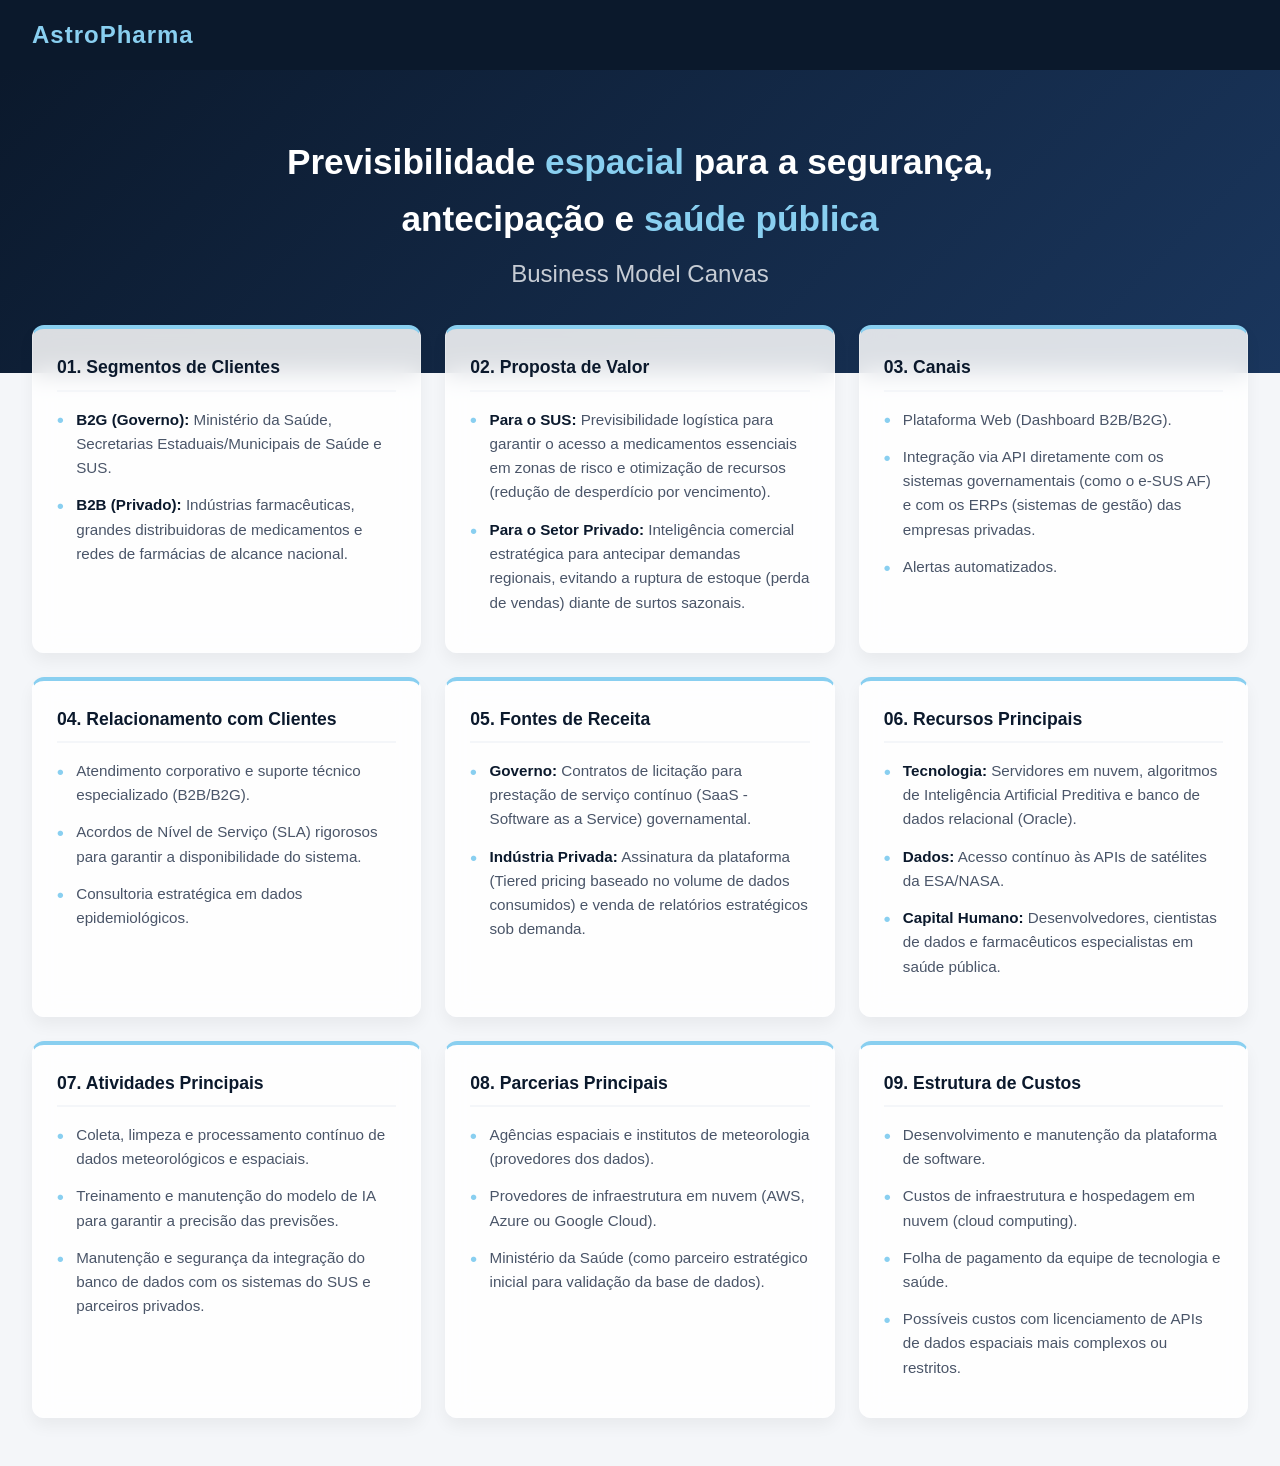
==== index.html @ 8a8a5ec6 "projeto finalizado" ====
<!DOCTYPE html>
<html lang="pt-BR">
<head>
    <meta charset="UTF-8">
    <meta name="viewport" content="width=device-width, initial-scale=1.0">
    <title>AstroPharma - Business Model Canvas</title>
    <link rel="stylesheet" href="css/style.css">
</head>
<body>
    <nav class="navbar">
        <div class="logo">
            <span class="brand">AstroPharma</span>
        </div>
    </nav>

    <header class="hero">
        <h1>Previsibilidade <span class="text-highlight">espacial</span> para a segurança,<br>
        antecipação e <span class="text-highlight">saúde pública</span></h1>
        <h2>Business Model Canvas</h2>
    </header>

    <main class="canvas-container">
        
        <section class="glass-card segmentos" onclick="highlightBox(this)">
            <h3>01. Segmentos de Clientes</h3>
            <ul>
                <li><strong>B2G (Governo):</strong> Ministério da Saúde, Secretarias Estaduais/Municipais de Saúde e SUS.</li>
                <li><strong>B2B (Privado):</strong> Indústrias farmacêuticas, grandes distribuidoras de medicamentos e redes de farmácias de alcance nacional.</li>
            </ul>
        </section>

        <section class="glass-card proposta" onclick="highlightBox(this)">
            <h3>02. Proposta de Valor</h3>
            <ul>
                <li><strong>Para o SUS:</strong> Previsibilidade logística para garantir o acesso a medicamentos essenciais em zonas de risco e otimização de recursos (redução de desperdício por vencimento).</li>
                <li><strong>Para o Setor Privado:</strong> Inteligência comercial estratégica para antecipar demandas regionais, evitando a ruptura de estoque (perda de vendas) diante de surtos sazonais.</li>
            </ul>
        </section>

        <section class="glass-card canais" onclick="highlightBox(this)">
            <h3>03. Canais</h3>
            <ul>
                <li>Plataforma Web (Dashboard B2B/B2G).</li>
                <li>Integração via API diretamente com os sistemas governamentais (como o e-SUS AF) e com os ERPs (sistemas de gestão) das empresas privadas.</li>
                <li>Alertas automatizados.</li>
            </ul>
        </section>

        <section class="glass-card relacionamento" onclick="highlightBox(this)">
            <h3>04. Relacionamento com Clientes</h3>
            <ul>
                <li>Atendimento corporativo e suporte técnico especializado (B2B/B2G).</li>
                <li>Acordos de Nível de Serviço (SLA) rigorosos para garantir a disponibilidade do sistema.</li>
                <li>Consultoria estratégica em dados epidemiológicos.</li>
            </ul>
        </section>

        <section class="glass-card receitas" onclick="highlightBox(this)">
            <h3>05. Fontes de Receita</h3>
            <ul>
                <li><strong>Governo:</strong> Contratos de licitação para prestação de serviço contínuo (SaaS - Software as a Service) governamental.</li>
                <li><strong>Indústria Privada:</strong> Assinatura da plataforma (Tiered pricing baseado no volume de dados consumidos) e venda de relatórios estratégicos sob demanda.</li>
            </ul>
        </section>

        <section class="glass-card recursos" onclick="highlightBox(this)">
            <h3>06. Recursos Principais</h3>
            <ul>
                <li><strong>Tecnologia:</strong> Servidores em nuvem, algoritmos de Inteligência Artificial Preditiva e banco de dados relacional (Oracle).</li>
                <li><strong>Dados:</strong> Acesso contínuo às APIs de satélites da ESA/NASA.</li>
                <li><strong>Capital Humano:</strong> Desenvolvedores, cientistas de dados e farmacêuticos especialistas em saúde pública.</li>
            </ul>
        </section>

        <section class="glass-card atividades" onclick="highlightBox(this)">
            <h3>07. Atividades Principais</h3>
            <ul>
                <li>Coleta, limpeza e processamento contínuo de dados meteorológicos e espaciais.</li>
                <li>Treinamento e manutenção do modelo de IA para garantir a precisão das previsões.</li>
                <li>Manutenção e segurança da integração do banco de dados com os sistemas do SUS e parceiros privados.</li>
            </ul>
        </section>

        <section class="glass-card parcerias" onclick="highlightBox(this)">
            <h3>08. Parcerias Principais</h3>
            <ul>
                <li>Agências espaciais e institutos de meteorologia (provedores dos dados).</li>
                <li>Provedores de infraestrutura em nuvem (AWS, Azure ou Google Cloud).</li>
                <li>Ministério da Saúde (como parceiro estratégico inicial para validação da base de dados).</li>
            </ul>
        </section>

        <section class="glass-card custos" onclick="highlightBox(this)">
            <h3>09. Estrutura de Custos</h3>
            <ul>
                <li>Desenvolvimento e manutenção da plataforma de software.</li>
                <li>Custos de infraestrutura e hospedagem em nuvem (cloud computing).</li>
                <li>Folha de pagamento da equipe de tecnologia e saúde.</li>
                <li>Possíveis custos com licenciamento de APIs de dados espaciais mais complexos ou restritos.</li>
            </ul>
        </section>

    </main>

    <script src="js/script.js"></script>
</body>
</html>
---- css/style.css ----
:root {
    --azul-escuro: #0B192C;   
    --azul-bebe: #89CFF0;     
    --azul-bebe-hover: #5AB2DF;
    --cinza-fundo: #F4F6F9;  
    --cinza-texto: #4A5568;   
    --branco: #FFFFFF;
}


* {
    box-sizing: border-box;
    margin: 0;
    padding: 0;
}

body {
    font-family: 'Segoe UI', Roboto, Helvetica, Arial, sans-serif;
    background-color: var(--cinza-fundo);
    color: var(--azul-escuro);
    line-height: 1.6;
    overflow-x: hidden;
}


.navbar {
    background-color: var(--azul-escuro);
    padding: 1rem 2rem;
    box-shadow: 0 4px 10px rgba(0, 0, 0, 0.1);
}

.brand {
    font-size: 1.5rem;
    font-weight: bold;
    color: var(--azul-bebe);
    letter-spacing: 1px;
}

.hero {
    background: linear-gradient(135deg, var(--azul-escuro) 0%, #1A365D 100%);
    color: var(--branco);
    text-align: center;
    padding: 4rem 2rem 5rem; 
}

.hero h1 {
    font-size: 2.2rem;
    margin-bottom: 0.5rem;
}

.hero h2 {
    font-weight: 400;
    color: var(--cinza-fundo);
    opacity: 0.8;
}

.text-highlight {
    color: var(--azul-bebe);
    font-weight: 700;
}


.canvas-container {
    display: grid;

    grid-template-columns: repeat(auto-fit, minmax(320px, 1fr));
    gap: 1.5rem;
    padding: 0 2rem;
    max-width: 1400px;
    margin: -3rem auto 3rem auto; 
    position: relative;
    z-index: 2;
}

.glass-card {
    background: rgba(255, 255, 255, 0.85);
    backdrop-filter: blur(12px);
    border: 1px solid rgba(255, 255, 255, 0.3);
    border-radius: 12px;
    padding: 1.5rem;
    box-shadow: 0 8px 16px rgba(0, 0, 0, 0.05);
    border-top: 4px solid var(--azul-bebe);
    cursor: pointer;
    

    opacity: 0;
    transform: translateY(20px);
    transition: all 0.3s ease;
}

.glass-card:hover {
    transform: translateY(-5px);
    box-shadow: 0 12px 20px rgba(0, 0, 0, 0.1);
    border-top-color: var(--azul-escuro);
}

.glass-card h3 {
    font-size: 1.1rem;
    color: var(--azul-escuro);
    margin-bottom: 1rem;
    padding-bottom: 0.5rem;
    border-bottom: 2px solid var(--cinza-fundo);
}

.glass-card ul {
    list-style-type: none;
}

.glass-card li {
    margin-bottom: 0.8rem;
    font-size: 0.95rem;
    color: var(--cinza-texto);
    position: relative;
    padding-left: 1.2rem;
}

.glass-card li::before {
    content: "•";
    color: var(--azul-bebe);
    font-weight: bold;
    position: absolute;
    left: 0;
    top: -2px;
    font-size: 1.2rem;
}

.glass-card strong {
    color: var(--azul-escuro);
}


.glass-card.active {
    transform: scale(1.03);
    box-shadow: 0 0 25px rgba(137, 207, 240, 0.4);
    border-top-color: var(--azul-bebe-hover);
    border-top-width: 6px;
    z-index: 10;
    background: rgba(255, 255, 255, 1);
}

.glass-card.dimmed {
    opacity: 0.4 !important;
    transform: scale(0.98);
}


@media (max-width: 768px) {
    .hero h1 { font-size: 1.6rem; }
    .hero { padding: 3rem 1rem 4rem; }
    .canvas-container { padding: 0 1rem; margin-top: -2rem; }
}
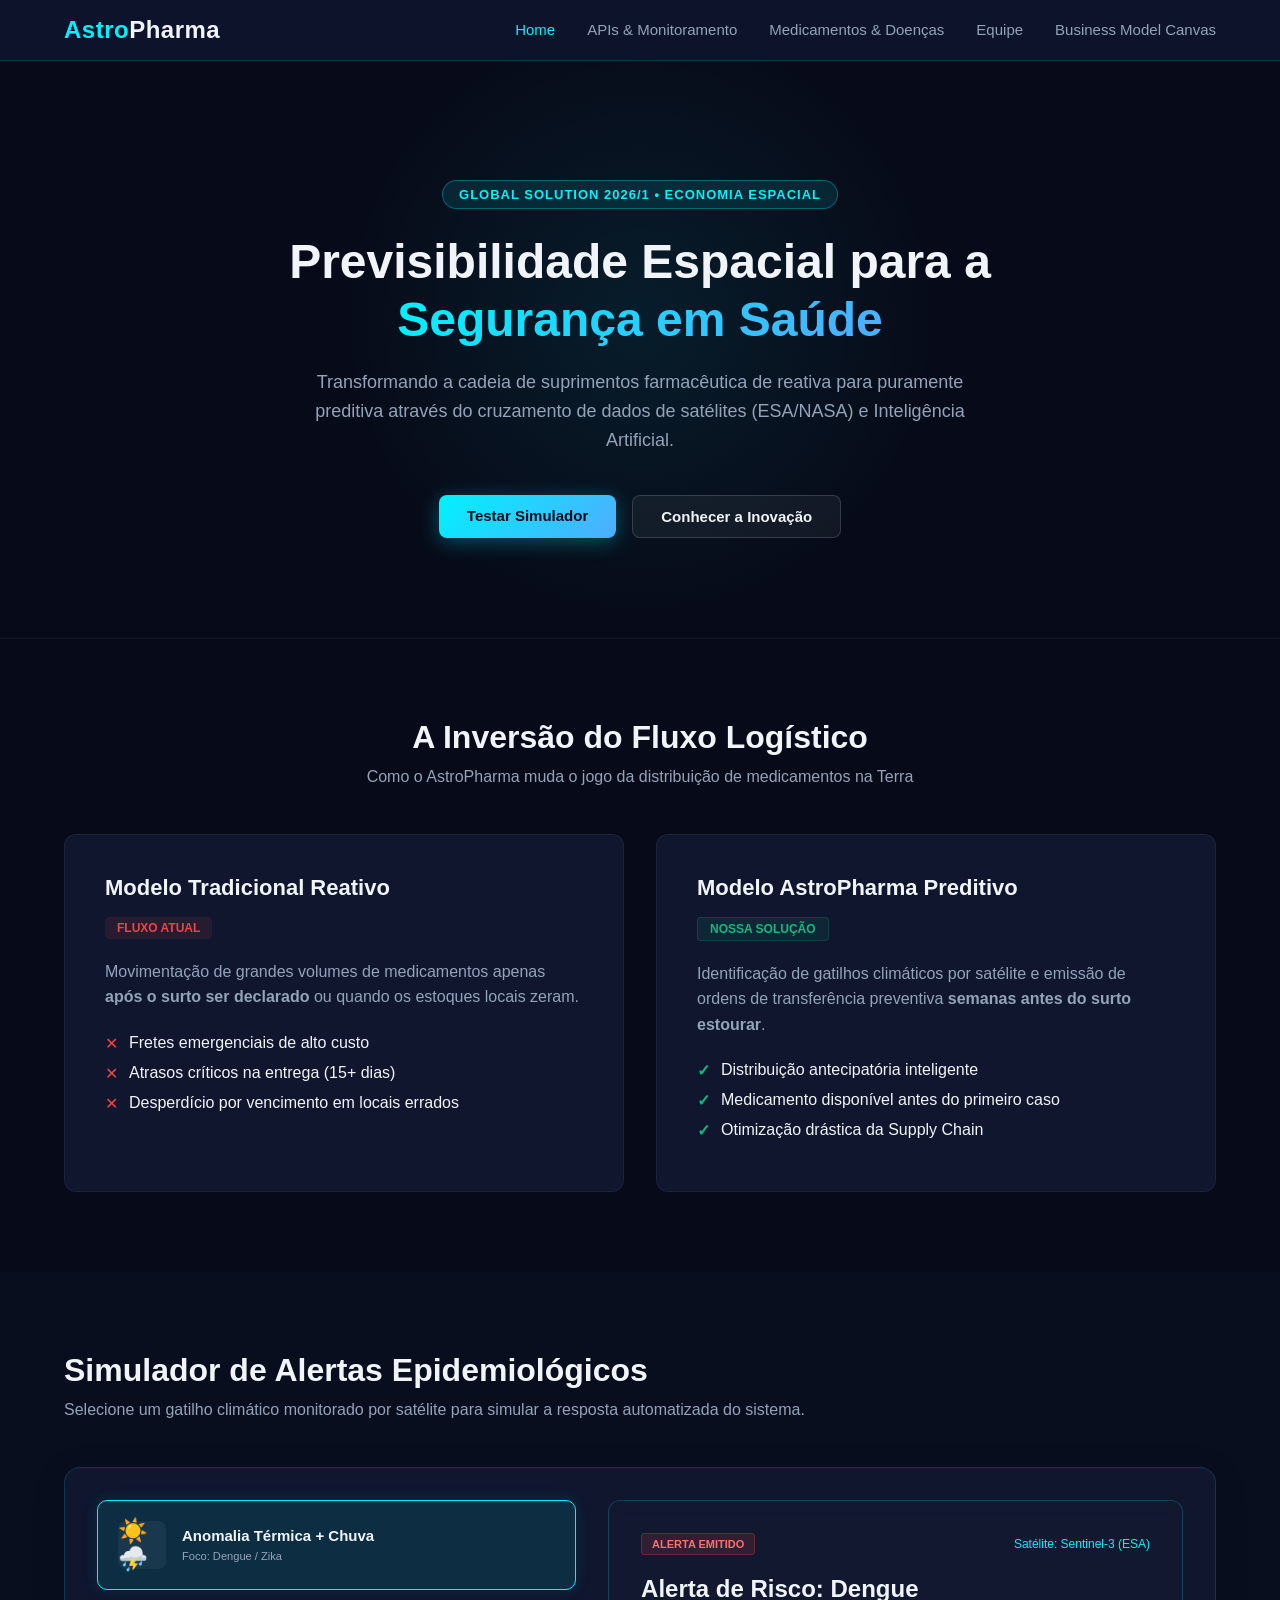
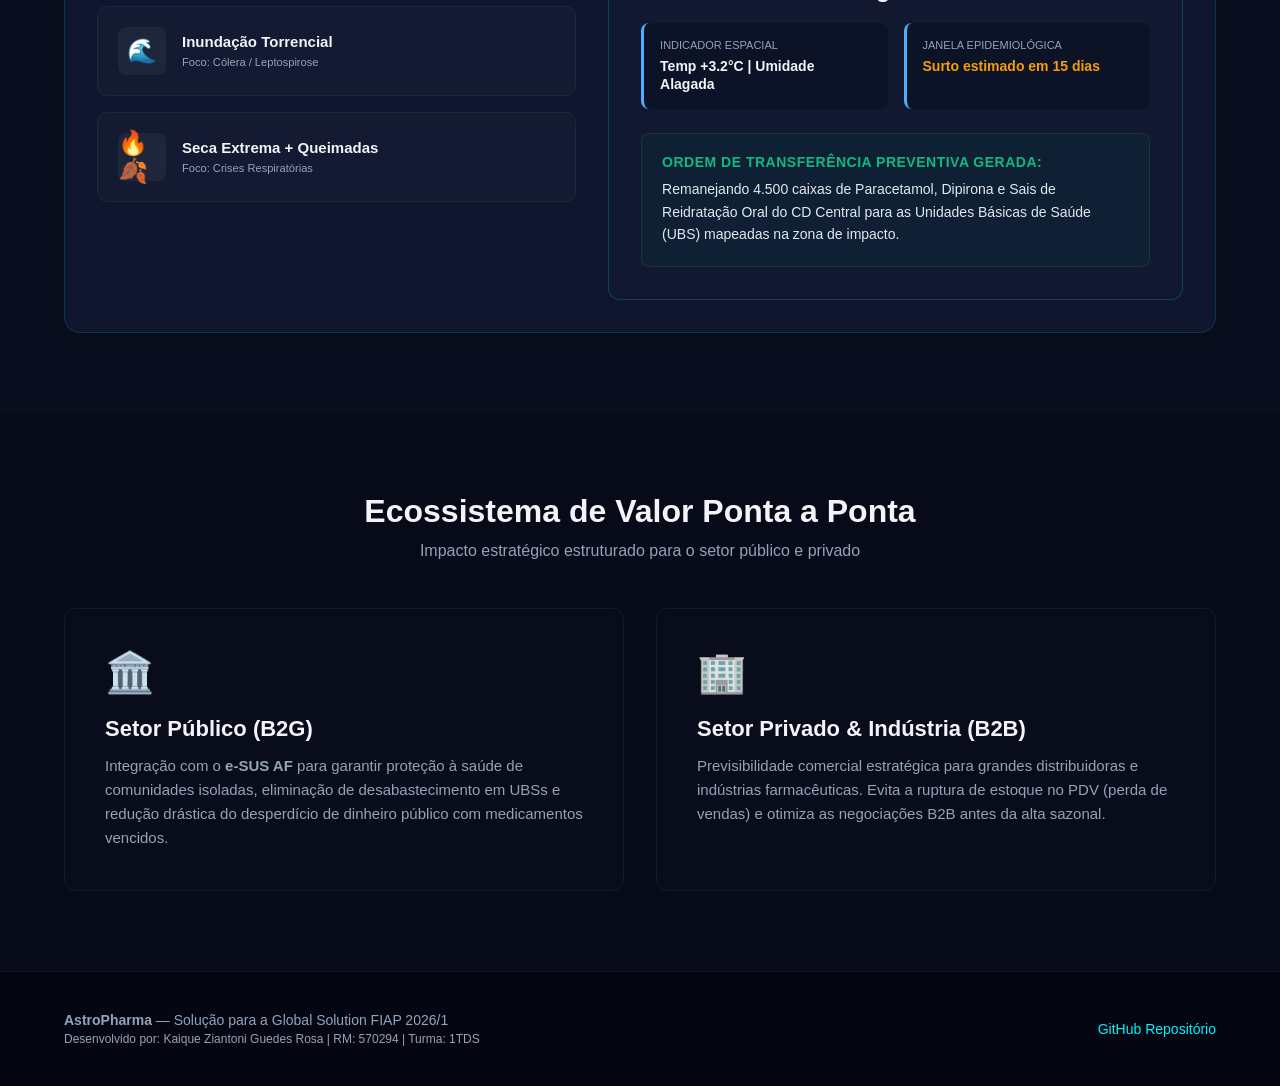
==== commit 6054f363: "Projeto de front end finalizado" ====
--- a/index.html
+++ b/index.html
@@ -3,104 +3,172 @@
 <head>
     <meta charset="UTF-8">
     <meta name="viewport" content="width=device-width, initial-scale=1.0">
-    <title>AstroPharma - Business Model Canvas</title>
+    <title>AstroPharma - Logística Preditiva Espacial</title>
     <link rel="stylesheet" href="css/style.css">
 </head>
 <body>
-    <nav class="navbar">
-        <div class="logo">
-            <span class="brand">AstroPharma</span>
+
+    <header class="main-header">
+        <div class="container header-container">
+            <div class="logo">
+                <span class="logo-accent">Astro</span>Pharma
+            </div>
+            <button class="menu-toggle" aria-label="Abrir menu">
+                <span class="bar"></span>
+                <span class="bar"></span>
+                <span class="bar"></span>
+            </button>
+            <nav class="nav-menu">
+                <ul>
+                    <li><a href="index.html" class="active">Home</a></li>
+                    <li><a href="pages/apis.html">APIs & Monitoramento</a></li>
+                    <li><a href="pages/medicamentos.html">Medicamentos & Doenças</a></li>
+                    <li><a href="pages/integrantes.html">Equipe</a></li>
+                    <li><a href="pages/bmc.html">Business Model Canvas</a></li>
+                </ul>
+            </nav>
         </div>
-    </nav>
-
-    <header class="hero">
-        <h1>Previsibilidade <span class="text-highlight">espacial</span> para a segurança,<br>
-        antecipação e <span class="text-highlight">saúde pública</span></h1>
-        <h2>Business Model Canvas</h2>
     </header>
 
-    <main class="canvas-container">
-        
-        <section class="glass-card segmentos" onclick="highlightBox(this)">
-            <h3>01. Segmentos de Clientes</h3>
-            <ul>
-                <li><strong>B2G (Governo):</strong> Ministério da Saúde, Secretarias Estaduais/Municipais de Saúde e SUS.</li>
-                <li><strong>B2B (Privado):</strong> Indústrias farmacêuticas, grandes distribuidoras de medicamentos e redes de farmácias de alcance nacional.</li>
-            </ul>
+    <main>
+        <section class="hero">
+            <div class="container hero-container">
+                <div class="hero-badge">Global Solution 2026/1 • Economia Espacial</div>
+                <h1>Previsibilidade Espacial para a <span class="text-gradient">Segurança em Saúde</span></h1>
+                <p class="hero-lead">Transformando a cadeia de suprimentos farmacêutica de reativa para puramente preditiva através do cruzamento de dados de satélites (ESA/NASA) e Inteligência Artificial.</p>
+                <div class="hero-actions">
+                    <a href="#simulador" class="btn btn-primary">Testar Simulador</a>
+                    <a href="#inovacao" class="btn btn-secondary">Conhecer a Inovação</a>
+                </div>
+            </div>
+            <div class="hero-bg-effect"></div>
         </section>
 
-        <section class="glass-card proposta" onclick="highlightBox(this)">
-            <h3>02. Proposta de Valor</h3>
-            <ul>
-                <li><strong>Para o SUS:</strong> Previsibilidade logística para garantir o acesso a medicamentos essenciais em zonas de risco e otimização de recursos (redução de desperdício por vencimento).</li>
-                <li><strong>Para o Setor Privado:</strong> Inteligência comercial estratégica para antecipar demandas regionais, evitando a ruptura de estoque (perda de vendas) diante de surtos sazonais.</li>
-            </ul>
+        <section id="inovacao" class="paradigm-section">
+            <div class="container">
+                <div class="section-title text-center">
+                    <h2>A Inversão do Fluxo Logístico</h2>
+                    <p>Como o AstroPharma muda o jogo da distribuição de medicamentos na Terra</p>
+                </div>
+                
+                <div class="paradigm-container">
+                    <div class="paradigm-card reactive">
+                        <h3>Modelo Tradicional Reativo</h3>
+                        <div class="status-indicator bad">Fluxo Atual</div>
+                        <p>Movimentação de grandes volumes de medicamentos apenas <strong>após o surto ser declarado</strong> ou quando os estoques locais zeram.</p>
+                        <ul>
+                            <li>Fretes emergenciais de alto custo</li>
+                            <li>Atrasos críticos na entrega (15+ dias)</li>
+                            <li>Desperdício por vencimento em locais errados</li>
+                        </ul>
+                    </div>
+
+                    <div class="paradigm-card predictive">
+                        <h3>Modelo AstroPharma Preditivo</h3>
+                        <div class="status-indicator good">Nossa Solução</div>
+                        <p>Identificação de gatilhos climáticos por satélite e emissão de ordens de transferência preventiva <strong>semanas antes do surto estourar</strong>.</p>
+                        <ul>
+                            <li>Distribuição antecipatória inteligente</li>
+                            <li>Medicamento disponível antes do primeiro caso</li>
+                            <li>Otimização drástica da Supply Chain</li>
+                        </ul>
+                    </div>
+                </div>
+            </div>
         </section>
 
-        <section class="glass-card canais" onclick="highlightBox(this)">
-            <h3>03. Canais</h3>
-            <ul>
-                <li>Plataforma Web (Dashboard B2B/B2G).</li>
-                <li>Integração via API diretamente com os sistemas governamentais (como o e-SUS AF) e com os ERPs (sistemas de gestão) das empresas privadas.</li>
-                <li>Alertas automatizados.</li>
-            </ul>
+        <section id="simulador" class="simulator-section">
+            <div class="container">
+                <div class="section-title">
+                    <h2>Simulador de Alertas Epidemiológicos</h2>
+                    <p>Selecione um gatilho climático monitorado por satélite para simular a resposta automatizada do sistema.</p>
+                </div>
+
+                <div class="simulator-widget">
+                    <div class="simulator-controls">
+                        <button class="sim-btn active" data-target="dengue">
+                            <span class="icon">☀️⛈️</span>
+                            <div>
+                                <strong>Anomalia Térmica + Chuva</strong>
+                                <small>Foco: Dengue / Zika</small>
+                            </div>
+                        </button>
+                        <button class="sim-btn" data-target="colera">
+                            <span class="icon">🌊</span>
+                            <div>
+                                <strong>Inundação Torrencial</strong>
+                                <small>Foco: Cólera / Leptospirose</small>
+                            </div>
+                        </button>
+                        <button class="sim-btn" data-target="respiratorio">
+                            <span class="icon">🔥🍂</span>
+                            <div>
+                                <strong>Seca Extrema + Queimadas</strong>
+                                <small>Foco: Crises Respiratórias</small>
+                            </div>
+                        </button>
+                    </div>
+
+                    <div class="simulator-display">
+                        <div class="display-card glass" id="sim-result">
+                            <div class="display-header">
+                                <span class="badge badge-alert">Alerta Emitido</span>
+                                <span class="satellite-source">Satélite: Sentinel-3 (ESA)</span>
+                            </div>
+                            <h3 id="display-title">Alerta de Risco: Dengue</h3>
+                            <div class="display-grid">
+                                <div class="metric-box">
+                                    <span class="metric-label">Indicador Espacial</span>
+                                    <span class="metric-value" id="display-metric">Temp +3.2°C | Umidade Alagada</span>
+                                </div>
+                                <div class="metric-box">
+                                    <span class="metric-label">Janela Epidemiológica</span>
+                                    <span class="metric-value text-warning" id="display-window">Surto estimado em 15 dias</span>
+                                </div>
+                            </div>
+                            <div class="action-box">
+                                <h4>Ordem de Transferência Preventiva Gerada:</h4>
+                                <p id="display-action">Remanejando 4.500 caixas de Paracetamol, Dipirona e Sais de Reidratação Oral do CD Central para as Unidades Básicas de Saúde (UBS) mapeadas na zona de impacto.</p>
+                            </div>
+                        </div>
+                    </div>
+                </div>
+            </div>
         </section>
 
-        <section class="glass-card relacionamento" onclick="highlightBox(this)">
-            <h3>04. Relacionamento com Clientes</h3>
-            <ul>
-                <li>Atendimento corporativo e suporte técnico especializado (B2B/B2G).</li>
-                <li>Acordos de Nível de Serviço (SLA) rigorosos para garantir a disponibilidade do sistema.</li>
-                <li>Consultoria estratégica em dados epidemiológicos.</li>
-            </ul>
+        <section class="value-section">
+            <div class="container">
+                <div class="section-title text-center">
+                    <h2>Ecossistema de Valor Ponta a Ponta</h2>
+                    <p>Impacto estratégico estruturado para o setor público e privado</p>
+                </div>
+                <div class="value-grid">
+                    <div class="value-card glass">
+                        <div class="value-icon">🏛️</div>
+                        <h3>Setor Público (B2G)</h3>
+                        <p>Integração com o <strong>e-SUS AF</strong> para garantir proteção à saúde de comunidades isoladas, eliminação de desabastecimento em UBSs e redução drástica do desperdício de dinheiro público com medicamentos vencidos.</p>
+                    </div>
+                    <div class="value-card glass">
+                        <div class="value-icon">🏢</div>
+                        <h3>Setor Privado & Indústria (B2B)</h3>
+                        <p>Previsibilidade comercial estratégica para grandes distribuidoras e indústrias farmacêuticas. Evita a ruptura de estoque no PDV (perda de vendas) e otimiza as negociações B2B antes da alta sazonal.</p>
+                    </div>
+                </div>
+            </div>
         </section>
+    </main>
 
-        <section class="glass-card receitas" onclick="highlightBox(this)">
-            <h3>05. Fontes de Receita</h3>
-            <ul>
-                <li><strong>Governo:</strong> Contratos de licitação para prestação de serviço contínuo (SaaS - Software as a Service) governamental.</li>
-                <li><strong>Indústria Privada:</strong> Assinatura da plataforma (Tiered pricing baseado no volume de dados consumidos) e venda de relatórios estratégicos sob demanda.</li>
-            </ul>
-        </section>
-
-        <section class="glass-card recursos" onclick="highlightBox(this)">
-            <h3>06. Recursos Principais</h3>
-            <ul>
-                <li><strong>Tecnologia:</strong> Servidores em nuvem, algoritmos de Inteligência Artificial Preditiva e banco de dados relacional (Oracle).</li>
-                <li><strong>Dados:</strong> Acesso contínuo às APIs de satélites da ESA/NASA.</li>
-                <li><strong>Capital Humano:</strong> Desenvolvedores, cientistas de dados e farmacêuticos especialistas em saúde pública.</li>
-            </ul>
-        </section>
-
-        <section class="glass-card atividades" onclick="highlightBox(this)">
-            <h3>07. Atividades Principais</h3>
-            <ul>
-                <li>Coleta, limpeza e processamento contínuo de dados meteorológicos e espaciais.</li>
-                <li>Treinamento e manutenção do modelo de IA para garantir a precisão das previsões.</li>
-                <li>Manutenção e segurança da integração do banco de dados com os sistemas do SUS e parceiros privados.</li>
-            </ul>
-        </section>
-
-        <section class="glass-card parcerias" onclick="highlightBox(this)">
-            <h3>08. Parcerias Principais</h3>
-            <ul>
-                <li>Agências espaciais e institutos de meteorologia (provedores dos dados).</li>
-                <li>Provedores de infraestrutura em nuvem (AWS, Azure ou Google Cloud).</li>
-                <li>Ministério da Saúde (como parceiro estratégico inicial para validação da base de dados).</li>
-            </ul>
-        </section>
-
-        <section class="glass-card custos" onclick="highlightBox(this)">
-            <h3>09. Estrutura de Custos</h3>
-            <ul>
-                <li>Desenvolvimento e manutenção da plataforma de software.</li>
-                <li>Custos de infraestrutura e hospedagem em nuvem (cloud computing).</li>
-                <li>Folha de pagamento da equipe de tecnologia e saúde.</li>
-                <li>Possíveis custos com licenciamento de APIs de dados espaciais mais complexos ou restritos.</li>
-            </ul>
-        </section>
-
-    </main>
+    <footer class="main-footer">
+        <div class="container footer-container">
+            <div class="footer-info">
+                <p><strong>AstroPharma</strong> — Solução para a Global Solution FIAP 2026/1</p>
+                <p class="student-credits">Desenvolvido por: Kaique Ziantoni Guedes Rosa | RM: 570294 | Turma: 1TDS</p>
+            </div>
+            <div class="footer-links">
+                <a href="https://github.com/kaiqueziantoni" target="_blank" class="github-link">GitHub Repositório</a>
+            </div>
+        </div>
+    </footer>
 
     <script src="js/script.js"></script>
 </body>
--- a/css/style.css
+++ b/css/style.css
@@ -1,13 +1,17 @@
-
+/* BASE VARIABLES & THEME */
 :root {
-    --azul-escuro: #0B192C;   
-    --azul-bebe: #89CFF0;     
-    --azul-bebe-hover: #5AB2DF;
-    --cinza-fundo: #F4F6F9;  
-    --cinza-texto: #4A5568;   
-    --branco: #FFFFFF;
-}
-
+    --bg-dark: #070b19;
+    --bg-card: #0f162e;
+    --primary: #00f2fe;
+    --secondary: #4facfe;
+    --text-main: #f1f5f9;
+    --text-muted: #94a3b8;
+    --border-color: rgba(0, 242, 254, 0.15);
+    --success: #10b981;
+    --warning: #f59e0b;
+    --danger: #ef4444;
+    --container-width: 1200px;
+}
 
 * {
     box-sizing: border-box;
@@ -15,138 +19,558 @@
     padding: 0;
 }
 
+html {
+    scroll-behavior: smooth;
+    font-family: 'Segoe UI', Tahoma, Geneva, Verdana, sans-serif;
+    background-color: var(--bg-dark);
+    color: var(--text-main);
+}
+
 body {
-    font-family: 'Segoe UI', Roboto, Helvetica, Arial, sans-serif;
-    background-color: var(--cinza-fundo);
-    color: var(--azul-escuro);
+    overflow-x: hidden;
+}
+
+.container {
+    width: 100%;
+    max-width: var(--container-width);
+    margin: 0 auto;
+    padding: 0 24px;
+}
+
+.text-center { text-align: center; }
+.text-gradient {
+    background: linear-gradient(135deg, var(--primary), var(--secondary));
+    -webkit-background-clip: text;
+    -webkit-text-fill-color: transparent;
+}
+
+.main-header {
+    background: rgba(15, 22, 46, 0.85);
+    backdrop-filter: blur(12px);
+    border-bottom: 1px solid var(--border-color);
+    position: fixed;
+    top: 0;
+    width: 100%;
+    z-index: 1000;
+    padding: 16px 0;
+}
+
+.header-container {
+    display: flex;
+    justify-content: space-between;
+    align-items: center;
+}
+
+.logo {
+    font-size: 24px;
+    font-weight: 700;
+    letter-spacing: 0.5px;
+}
+
+.logo-accent {
+    color: var(--primary);
+}
+
+.nav-menu ul {
+    display: flex;
+    list-style: none;
+    gap: 32px;
+}
+
+.nav-menu a {
+    color: var(--text-muted);
+    text-decoration: none;
+    font-weight: 500;
+    transition: color 0.3s ease;
+    font-size: 15px;
+}
+
+.nav-menu a:hover, .nav-menu a.active {
+    color: var(--primary);
+}
+
+.menu-toggle {
+    display: none;
+    flex-direction: column;
+    gap: 6px;
+    background: none;
+    border: none;
+    cursor: pointer;
+}
+
+.menu-toggle .bar {
+    width: 26px;
+    height: 3px;
+    background-color: var(--text-main);
+    transition: all 0.3s ease;
+}
+
+.hero {
+    padding: 180px 0 100px 0;
+    position: relative;
+    overflow: hidden;
+
+}
+
+.hero-container {
+    display: flex;
+    flex-direction: column;
+    align-items: center;
+    text-align: center;
+    position: relative;
+    z-index: 10;
+}
+
+.hero-badge {
+    background: rgba(0, 242, 254, 0.1);
+    border: 1px solid rgba(0, 242, 254, 0.3);
+    color: var(--primary);
+    padding: 6px 16px;
+    border-radius: 30px;
+    font-size: 13px;
+    font-weight: 600;
+    margin-bottom: 24px;
+    text-transform: uppercase;
+    letter-spacing: 1px;
+}
+
+.hero h1 {
+    font-size: 48px;
+    font-weight: 800;
+    line-height: 1.2;
+    max-width: 800px;
+    margin-bottom: 20px;
+}
+
+.hero-lead {
+    font-size: 18px;
+    color: var(--text-muted);
+    max-width: 650px;
     line-height: 1.6;
-    overflow-x: hidden;
-}
-
-
-.navbar {
-    background-color: var(--azul-escuro);
-    padding: 1rem 2rem;
-    box-shadow: 0 4px 10px rgba(0, 0, 0, 0.1);
-}
-
-.brand {
-    font-size: 1.5rem;
-    font-weight: bold;
-    color: var(--azul-bebe);
-    letter-spacing: 1px;
-}
-
-.hero {
-    background: linear-gradient(135deg, var(--azul-escuro) 0%, #1A365D 100%);
-    color: var(--branco);
-    text-align: center;
-    padding: 4rem 2rem 5rem; 
-}
-
-.hero h1 {
-    font-size: 2.2rem;
-    margin-bottom: 0.5rem;
-}
-
-.hero h2 {
-    font-weight: 400;
-    color: var(--cinza-fundo);
-    opacity: 0.8;
-}
-
-.text-highlight {
-    color: var(--azul-bebe);
+    margin-bottom: 40px;
+    margin-left: auto;  /* Centraliza horizontalmente em qualquer página */
+    margin-right: auto; /* Centraliza horizontalmente em qualquer página */
+}
+
+.hero-actions {
+    display: flex;
+    gap: 16px;
+}
+
+.btn {
+    padding: 12px 28px;
+    border-radius: 8px;
+    font-weight: 600;
+    text-decoration: none;
+    font-size: 15px;
+    transition: all 0.3s cubic-bezier(0.4, 0, 0.2, 1);
+}
+
+.btn-primary {
+    background: linear-gradient(135deg, var(--primary), var(--secondary));
+    color: #070b19;
+    box-shadow: 0 4px 20px rgba(0, 242, 254, 0.3);
+}
+
+.btn-primary:hover {
+    transform: translateY(-2px);
+    box-shadow: 0 6px 24px rgba(0, 242, 254, 0.5);
+}
+
+.btn-secondary {
+    background: rgba(255, 255, 255, 0.05);
+    color: var(--text-main);
+    border: 1px solid rgba(255, 255, 255, 0.15);
+}
+
+.btn-secondary:hover {
+    background: rgba(255, 255, 255, 0.1);
+    border-color: var(--primary);
+}
+
+.hero-bg-effect {
+    position: absolute;
+    top: 50%;
+    left: 50%;
+    transform: translate(-50%, -50%);
+    width: 600px;
+    height: 600px;
+    background: radial-gradient(circle, rgba(0,242,254,0.08) 0%, rgba(79,172,254,0) 70%);
+    z-index: 1;
+    pointer-events: none;
+}
+
+.section-title {
+    margin-bottom: 48px;
+}
+.section-title h2 {
+    font-size: 32px;
     font-weight: 700;
-}
-
-
-.canvas-container {
+    margin-bottom: 12px;
+}
+.section-title p {
+    color: var(--text-muted);
+    font-size: 16px;
+}
+
+.paradigm-section {
+    padding: 80px 0;
+    border-top: 1px solid rgba(255,255,255,0.05);
+}
+
+.paradigm-container {
     display: grid;
-
-    grid-template-columns: repeat(auto-fit, minmax(320px, 1fr));
-    gap: 1.5rem;
-    padding: 0 2rem;
-    max-width: 1400px;
-    margin: -3rem auto 3rem auto; 
+    grid-template-columns: 1fr 1fr;
+    gap: 32px;
+    margin-top: 20px;
+}
+
+.paradigm-card {
+    background-color: var(--bg-card);
+    border: 1px solid rgba(255,255,255,0.05);
+    padding: 40px;
+    border-radius: 12px;
     position: relative;
-    z-index: 2;
-}
-
-.glass-card {
-    background: rgba(255, 255, 255, 0.85);
-    backdrop-filter: blur(12px);
-    border: 1px solid rgba(255, 255, 255, 0.3);
-    border-radius: 12px;
-    padding: 1.5rem;
-    box-shadow: 0 8px 16px rgba(0, 0, 0, 0.05);
-    border-top: 4px solid var(--azul-bebe);
-    cursor: pointer;
-    
-
-    opacity: 0;
-    transform: translateY(20px);
-    transition: all 0.3s ease;
-}
-
-.glass-card:hover {
-    transform: translateY(-5px);
-    box-shadow: 0 12px 20px rgba(0, 0, 0, 0.1);
-    border-top-color: var(--azul-escuro);
-}
-
-.glass-card h3 {
-    font-size: 1.1rem;
-    color: var(--azul-escuro);
-    margin-bottom: 1rem;
-    padding-bottom: 0.5rem;
-    border-bottom: 2px solid var(--cinza-fundo);
-}
-
-.glass-card ul {
-    list-style-type: none;
-}
-
-.glass-card li {
-    margin-bottom: 0.8rem;
-    font-size: 0.95rem;
-    color: var(--cinza-texto);
+    transition: transform 0.3s ease;
+}
+
+.paradigm-card:hover {
+    transform: translateY(-4px);
+}
+
+.paradigm-card h3 {
+    font-size: 22px;
+    margin-bottom: 16px;
+}
+
+.status-indicator {
+    display: inline-block;
+    padding: 4px 12px;
+    border-radius: 4px;
+    font-size: 12px;
+    font-weight: 700;
+    text-transform: uppercase;
+    margin-bottom: 20px;
+}
+
+.status-indicator.bad {
+    background: rgba(239, 68, 68, 0.1);
+    color: var(--danger);
+}
+
+.status-indicator.good {
+    background: rgba(16, 185, 129, 0.1);
+    color: var(--success);
+    border: 1px solid rgba(16, 185, 129, 0.2);
+}
+
+.paradigm-card p {
+    color: var(--text-muted);
+    line-height: 1.6;
+    margin-bottom: 24px;
+}
+
+.paradigm-card ul {
+    list-style: none;
+}
+
+.paradigm-card ul li {
+    margin-bottom: 12px;
     position: relative;
-    padding-left: 1.2rem;
-}
-
-.glass-card li::before {
-    content: "•";
-    color: var(--azul-bebe);
-    font-weight: bold;
+    padding-left: 24px;
+    color: var(--text-main);
+}
+
+.paradigm-card.reactive ul li::before {
+    content: "✕";
     position: absolute;
     left: 0;
-    top: -2px;
-    font-size: 1.2rem;
-}
-
-.glass-card strong {
-    color: var(--azul-escuro);
-}
-
-
-.glass-card.active {
-    transform: scale(1.03);
-    box-shadow: 0 0 25px rgba(137, 207, 240, 0.4);
-    border-top-color: var(--azul-bebe-hover);
-    border-top-width: 6px;
-    z-index: 10;
-    background: rgba(255, 255, 255, 1);
-}
-
-.glass-card.dimmed {
-    opacity: 0.4 !important;
-    transform: scale(0.98);
-}
-
+    color: var(--danger);
+}
+
+.paradigm-card.predictive ul li::before {
+    content: "✓";
+    position: absolute;
+    left: 0;
+    color: var(--success);
+    font-weight: bold;
+}
+
+.simulator-section {
+    padding: 80px 0;
+    background: rgba(15, 22, 46, 0.3);
+}
+
+.simulator-widget {
+    display: grid;
+    grid-template-columns: 1fr 1.2fr;
+    gap: 32px;
+    background: var(--bg-card);
+    border: 1px solid var(--border-color);
+    border-radius: 16px;
+    padding: 32px;
+    box-shadow: 0 8px 32px rgba(0,0,0,0.2);
+}
+
+.simulator-controls {
+    display: flex;
+    flex-direction: column;
+    gap: 16px;
+}
+
+.sim-btn {
+    background: rgba(255,255,255,0.02);
+    border: 1px solid rgba(255,255,255,0.05);
+    padding: 20px;
+    border-radius: 10px;
+    cursor: pointer;
+    text-align: left;
+    color: var(--text-main);
+    display: flex;
+    align-items: center;
+    gap: 16px;
+    transition: all 0.3s cubic-bezier(0.4, 0, 0.2, 1);
+}
+
+.sim-btn .icon {
+    font-size: 24px;
+    background: rgba(255,255,255,0.05);
+    width: 48px;
+    height: 48px;
+    display: flex;
+    align-items: center;
+    justify-content: center;
+    border-radius: 8px;
+}
+
+.sim-btn strong {
+    display: block;
+    font-size: 15px;
+    margin-bottom: 4px;
+}
+
+.sim-btn small {
+    color: var(--text-muted);
+}
+
+.sim-btn:hover {
+    background: rgba(0, 242, 254, 0.05);
+    border-color: rgba(0, 242, 254, 0.3);
+}
+
+.sim-btn.active {
+    background: rgba(0, 242, 254, 0.1);
+    border-color: var(--primary);
+    box-shadow: 0 0 16px rgba(0, 242, 254, 0.1);
+}
+
+.glass {
+    background: rgba(255, 255, 255, 0.01);
+    backdrop-filter: blur(8px);
+    border: 1px solid rgba(255, 255, 255, 0.05);
+}
+
+.display-card {
+    border: 1px solid rgba(0, 242, 254, 0.2);
+    border-radius: 12px;
+    padding: 32px;
+    height: 100%;
+    display: flex;
+    flex-direction: column;
+    justify-content: center;
+}
+
+.display-header {
+    display: flex;
+    justify-content: space-between;
+    align-items: center;
+    margin-bottom: 20px;
+}
+
+.badge {
+    padding: 4px 10px;
+    border-radius: 4px;
+    font-size: 11px;
+    font-weight: 700;
+    text-transform: uppercase;
+}
+
+.badge-alert {
+    background: rgba(239, 68, 68, 0.15);
+    color: #f87171;
+    border: 1px solid rgba(239, 68, 68, 0.3);
+    animation: pulse 2s infinite;
+}
+
+.satellite-source {
+    font-size: 12px;
+    color: var(--primary);
+}
+
+#display-title {
+    font-size: 24px;
+    margin-bottom: 20px;
+}
+
+.display-grid {
+    display: grid;
+    grid-template-columns: 1fr 1fr;
+    gap: 16px;
+    margin-bottom: 24px;
+}
+
+.metric-box {
+    background: rgba(0,0,0,0.2);
+    padding: 16px;
+    border-radius: 8px;
+    border-left: 3px solid var(--secondary);
+}
+
+.metric-label {
+    display: block;
+    font-size: 11px;
+    color: var(--text-muted);
+    text-transform: uppercase;
+    margin-bottom: 6px;
+}
+
+.metric-value {
+    font-size: 14px;
+    font-weight: 600;
+}
+
+.text-warning { color: var(--warning); }
+
+.action-box {
+    background: rgba(16, 185, 129, 0.05);
+    border: 1px solid rgba(16, 185, 129, 0.15);
+    padding: 20px;
+    border-radius: 8px;
+}
+
+.action-box h4 {
+    color: var(--success);
+    font-size: 14px;
+    margin-bottom: 8px;
+    text-transform: uppercase;
+    letter-spacing: 0.5px;
+}
+
+.action-box p {
+    font-size: 14px;
+    line-height: 1.6;
+    color: #e2e8f0;
+}
+
+.value-section {
+    padding: 80px 0;
+}
+
+.value-grid {
+    display: grid;
+    grid-template-columns: 1fr 1fr;
+    gap: 32px;
+}
+
+.value-card {
+    padding: 40px;
+    border-radius: 12px;
+    transition: all 0.3s ease;
+}
+
+.value-card:hover {
+    border-color: var(--primary);
+    transform: translateY(-2px);
+}
+
+.value-icon {
+    font-size: 40px;
+    margin-bottom: 20px;
+}
+
+.value-card h3 {
+    font-size: 22px;
+    margin-bottom: 12px;
+}
+
+.value-card p {
+    color: var(--text-muted);
+    line-height: 1.6;
+    font-size: 15px;
+}
+
+
+.main-footer {
+    background-color: #040712;
+    padding: 40px 0;
+    border-top: 1px solid rgba(255,255,255,0.05);
+    font-size: 14px;
+    color: var(--text-muted);
+}
+
+.footer-container {
+    display: flex;
+    justify-content: space-between;
+    align-items: center;
+}
+
+.student-credits {
+    font-size: 12px;
+    margin-top: 4px;
+}
+
+.footer-links a {
+    color: var(--primary);
+    text-decoration: none;
+}
+
+.footer-links a:hover {
+    text-decoration: underline;
+}
+
+@keyframes pulse {
+    0% { opacity: 0.6; }
+    50% { opacity: 1; }
+    100% { opacity: 0.6; }
+}
+
+@media (max-width: 992px) {
+    .simulator-widget {
+        grid-template-columns: 1fr;
+    }
+    .hero h1 { font-size: 38px; }
+}
 
 @media (max-width: 768px) {
-    .hero h1 { font-size: 1.6rem; }
-    .hero { padding: 3rem 1rem 4rem; }
-    .canvas-container { padding: 0 1rem; margin-top: -2rem; }
+    .nav-menu {
+        display: none;
+        position: absolute;
+        top: 73px;
+        left: 0;
+        width: 100%;
+        background: var(--bg-card);
+        border-bottom: 1px solid var(--border-color);
+        padding: 24px;
+    }
+    
+    .nav-menu.active {
+        display: block;
+    }
+    
+    .nav-menu ul {
+        flex-direction: column;
+        gap: 16px;
+    }
+    
+    .menu-toggle {
+        display: flex;
+    }
+    
+    .paradigm-container, .value-grid {
+        grid-template-columns: 1fr;
+    }
+    
+    .display-grid {
+        grid-template-columns: 1fr;
+    }
 }
